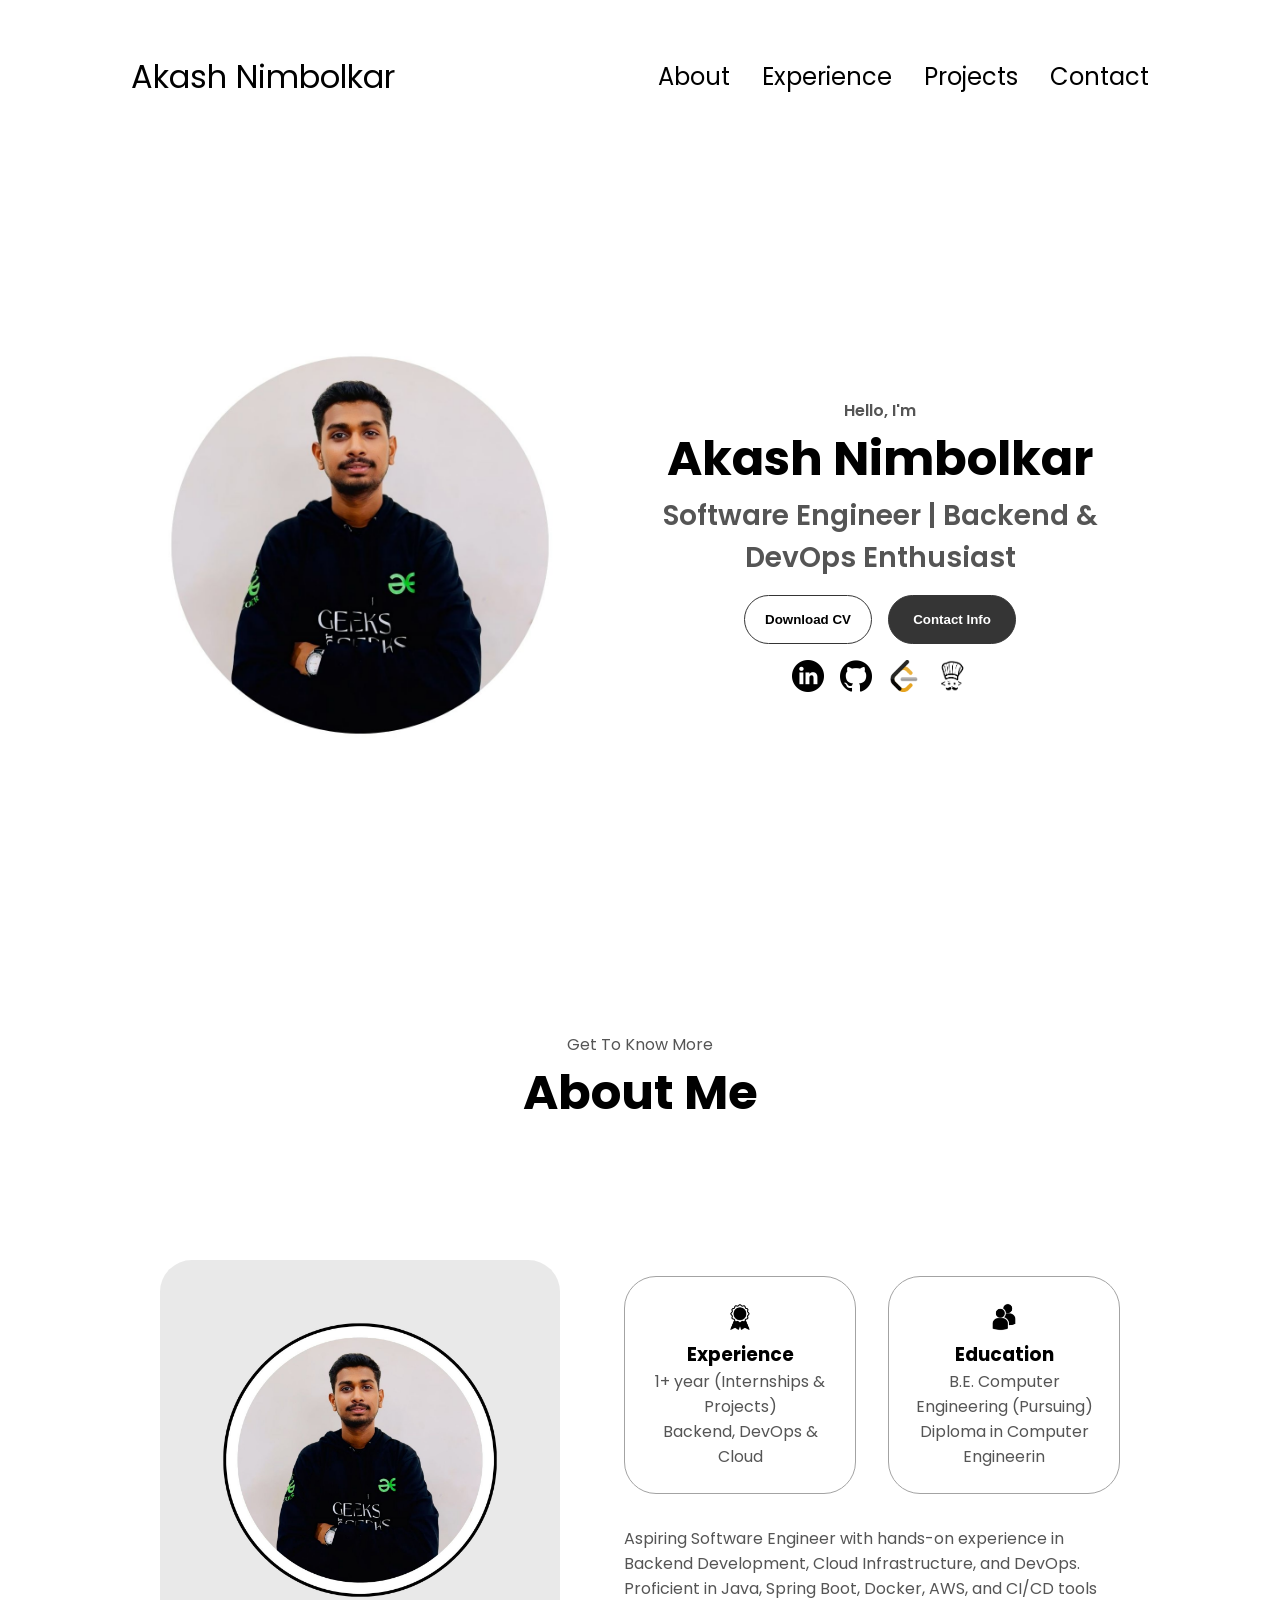
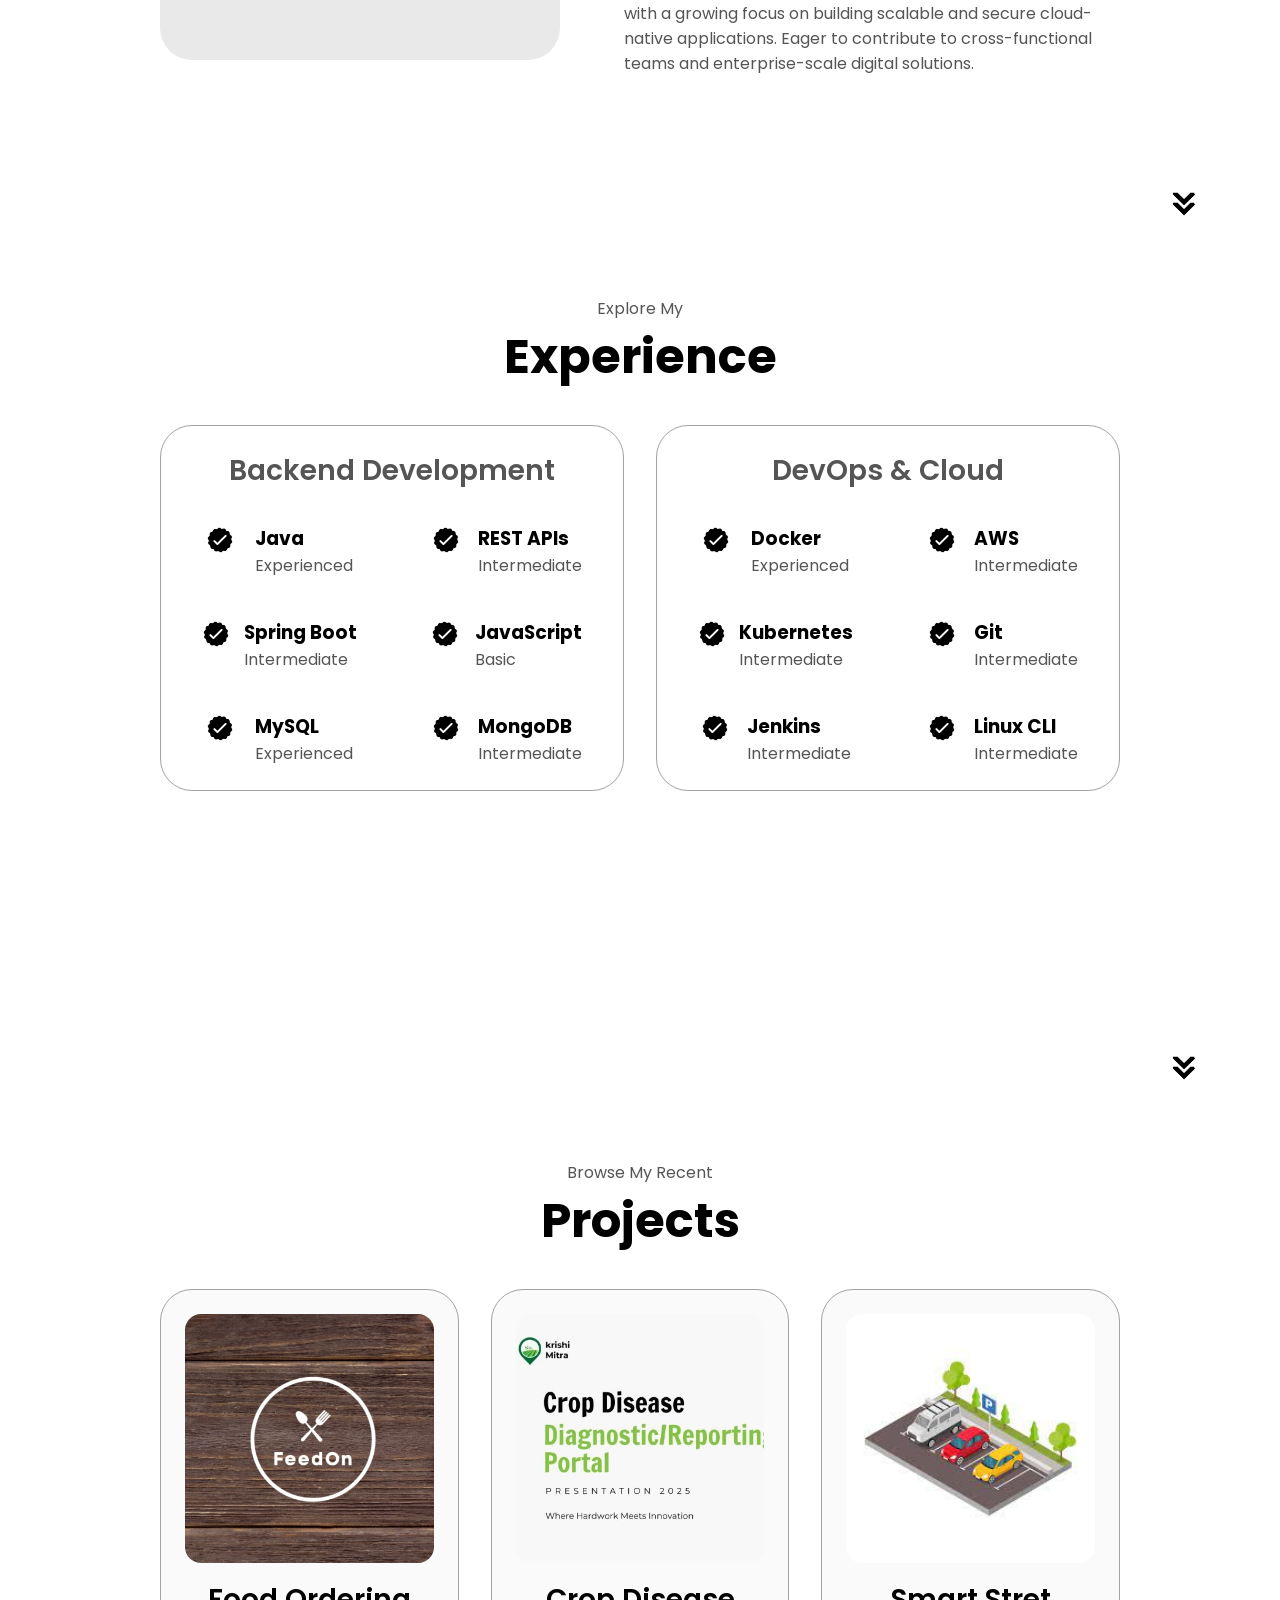
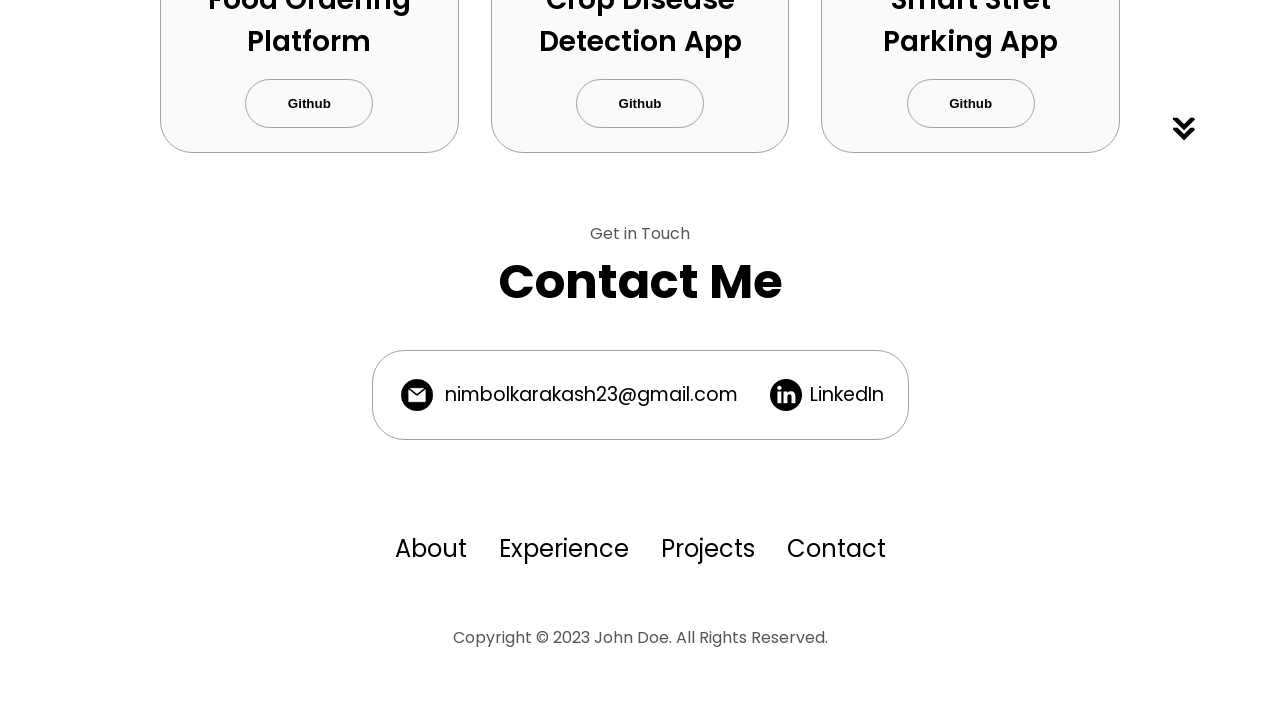
==== index.html @ f487872d "Moved files to root for GitHub Pages" ====
<!DOCTYPE html>
<html lang="en">

<head>
  <meta charset="UTF-8" />
  <meta http-equiv="X-UA-Compatible" content="IE=edge" />
  <meta name="viewport" content="width=device-width, initial-scale=1.0" />
  <title>My Portfolio</title>
  <link rel="stylesheet" href="style.css" />
  <link rel="stylesheet" href="mediaqueries.css" />
</head>

<body>
  <nav id="desktop-nav">
    <div class="logo">Akash Nimbolkar</div>
    <div>
      <ul class="nav-links">
        <li><a href="#about">About</a></li>
        <li><a href="#experience">Experience</a></li>
        <li><a href="#projects">Projects</a></li>
        <li><a href="#contact">Contact</a></li>
      </ul>
    </div>
  </nav>
  <nav id="hamburger-nav">
    <div class="logo">John Doe</div>
    <div class="hamburger-menu">
      <div class="hamburger-icon" onclick="toggleMenu()">
        <span></span>
        <span></span>
        <span></span>
      </div>
      <div class="menu-links">
        <li><a href="#about" onclick="toggleMenu()">About</a></li>
        <li><a href="#experience" onclick="toggleMenu()">Experience</a></li>
        <li><a href="#projects" onclick="toggleMenu()">Projects</a></li>
        <li><a href="#contact" onclick="toggleMenu()">Contact</a></li>
      </div>
    </div>
  </nav>
  <section id="profile">
    <div class="section__pic-container">
      <img src="./assets/cropped_circle_image.png" alt="John Doe profile picture" />
    </div>
    <div class="section__text">
      <p class="section__text__p1">Hello, I'm</p>
      <h1 class="title">Akash Nimbolkar</h1>
      <p class="section__text__p2">Software Engineer | Backend & DevOps Enthusiast</p>
      <div class="btn-container">
        <button class="btn btn-color-2" onclick="window.open('./assets/Akash_Nimbolkar_Resume__Devops.pdf')">
          Download CV
        </button>
        <button class="btn btn-color-1" onclick="location.href='./#contact'">
          Contact Info
        </button>
      </div>
      <div id="socials-container">
        <img src="./assets/linkedin.png" alt="My LinkedIn profile" class="icon"
          onclick="location.href='https://www.linkedin.com/in/akash-nimbolkar-419b2924b/'" />
        <img src="./assets/github.png" alt="My Github profile" class="icon"
          onclick="location.href='https://github.com/akash-nimbolkar/'" />
        <img src="./assets/icons8-leetcode-96.png" alt="My Github profile" class="icon"
          onclick="location.href='https://leetcode.com/u/akash_nimbolkar/'" />
        <img src="./assets/icons8-codechef-150.png" alt="My Github profile" class="icon"
          onclick="location.href='https://www.codechef.com/users/akashh_081'" />
      </div>
    </div>
  </section>
  <section id="about">
    <p class="section__text__p1">Get To Know More</p>
    <h1 class="title">About Me</h1>
    <div class="section-container">
      <div class="section__pic-container">
        <img src="./assets/Orange Blue and White Graphic Designer LinkedIn Profile Picture.jpg" alt="Profile picture"
          class="about-pic" />
      </div>
      <div class="about-details-container">
        <div class="about-containers">
          <div class="details-container">
            <img src="./assets/experience.png" alt="Experience icon" class="icon" />
            <h3>Experience</h3>
            <p>1+ year (Internships & Projects)
              <br />Backend, DevOps & Cloud
            </p>
          </div>
          <div class="details-container">
            <img src="./assets/education.png" alt="Education icon" class="icon" />
            <h3>Education</h3>
            <p>B.E. Computer Engineering (Pursuing)<br />Diploma in Computer Engineerin</p>
          </div>
        </div>
        <div class="text-container">
          <p>
            Aspiring Software Engineer with hands-on experience in Backend Development, Cloud Infrastructure, and
            DevOps. Proficient
            in Java, Spring Boot, Docker, AWS, and CI/CD tools with a growing focus on building scalable and secure
            cloud-native
            applications. Eager to contribute to cross-functional teams and enterprise-scale digital solutions.
          </p>
        </div>
      </div>
    </div>
    <img src="./assets/arrow.png" alt="Arrow icon" class="icon arrow" onclick="location.href='./#experience'" />
  </section>
  <section id="experience">
    <p class="section__text__p1">Explore My</p>
    <h1 class="title">Experience</h1>
    <div class="experience-details-container">
      <div class="about-containers">
        <div class="details-container">
          <h2 class="experience-sub-title">Backend Development</h2>
          <div class="article-container">
            <article>
              <img src="./assets/checkmark.png" alt="Experience icon" class="icon" />
              <div>
                <h3>Java</h3>
                <p>Experienced</p>
              </div>
            </article>
            <article>
              <img src="./assets/checkmark.png" alt="Experience icon" class="icon" />
              <div>
                <h3>REST APIs</h3>
                <p>Intermediate</p>
              </div>
            </article>
            <article>
              <img src="./assets/checkmark.png" alt="Experience icon" class="icon" />
              <div>
                <h3>Spring Boot</h3>
                <p>Intermediate</p>
              </div>
            </article>
            <article>
              <img src="./assets/checkmark.png" alt="Experience icon" class="icon" />
              <div>
                <h3>JavaScript</h3>
                <p>Basic</p>
              </div>
            </article>
            <article>
              <img src="./assets/checkmark.png" alt="Experience icon" class="icon" />
              <div>
                <h3>MySQL</h3>
                <p>Experienced</p>
              </div>
            </article>
            <article>
              <img src="./assets/checkmark.png" alt="Experience icon" class="icon" />
              <div>
                <h3>MongoDB</h3>
                <p>Intermediate</p>
              </div>
            </article>
          </div>
        </div>
        <div class="details-container">
          <h2 class="experience-sub-title">DevOps & Cloud</h2>
          <div class="article-container">
            <article>
              <img src="./assets/checkmark.png" alt="Experience icon" class="icon" />
              <div>
                <h3>Docker</h3>
                <p>Experienced</p>
              </div>
            </article>
            <article>
              <img src="./assets/checkmark.png" alt="Experience icon" class="icon" />
              <div>
                <h3>AWS</h3>
                <p>Intermediate</p>
              </div>
            </article>
            <article>
              <img src="./assets/checkmark.png" alt="Experience icon" class="icon" />
              <div>
                <h3>Kubernetes</h3>
                <p>Intermediate</p>
              </div>
            </article>
            <article>
              <img src="./assets/checkmark.png" alt="Experience icon" class="icon" />
              <div>
                <h3>Git</h3>
                <p>Intermediate</p>
              </div>
            </article>
            <article>
              <img src="./assets/checkmark.png" alt="Experience icon" class="icon" />
              <div>
                <h3>Jenkins</h3>
                <p>Intermediate</p>
              </div>
            </article>
            
            
            <article>
              <img src="./assets/checkmark.png" alt="Experience icon" class="icon" />
              <div>
                <h3>Linux CLI</h3>
                <p>Intermediate</p>
              </div>
            </article>
          </div>
        </div>
      </div>
    </div>
    <img src="./assets/arrow.png" alt="Arrow icon" class="icon arrow" onclick="location.href='./#projects'" />
  </section>
  <section id="projects">
    <p class="section__text__p1">Browse My Recent</p>
    <h1 class="title">Projects</h1>
    <div class="experience-details-container">
      <div class="about-containers">
        <div class="details-container color-container">
          <div class="article-container">
            <img src="./assets/Banner.png" alt="Project 1" class="project-img" />
          </div>
          <h2 class="experience-sub-title project-title">Food Ordering Platform</h2>
          <div class="btn-container">
            <button class="btn btn-color-2 project-btn" onclick="location.href='https://github.com/akash-nimbolkar/'">
              Github
            </button>
            <!-- <button class="btn btn-color-2 project-btn" onclick="location.href='https://github.com/akash-nimbolkar/'">
              Live Demo
            </button> -->
          </div>
        </div>
        <div class="details-container color-container">
          <div class="article-container">
            <img src="./assets/WhatsApp Image 2025-06-22 at 00.24.00_da0a9635.jpg" alt="Project 2" class="project-img" />
          </div>
          <h2 class="experience-sub-title project-title">Crop Disease Detection App</h2>
          <div class="btn-container">
            <button class="btn btn-color-2 project-btn" onclick="location.href='https://github.com/akash-nimbolkar/'">
              Github
            </button>
            <!-- <button class="btn btn-color-2 project-btn" onclick="location.href='https://github.com/akash-nimbolkar/'">
              Live Demo
            </button> -->
          </div>
        </div>
        <div class="details-container color-container">
          <div class="article-container">
            <img src="./assets/images.jpeg" alt="Project 3" class="project-img" />
          </div>
          <h2 class="experience-sub-title project-title">Smart Stret Parking App</h2>
          <div class="btn-container">
            <button class="btn btn-color-2 project-btn" onclick="location.href='https://github.com/akash-nimbolkar/'">
              Github
            </button>
            <!-- <button class="btn btn-color-2 project-btn" onclick="location.href='https://github.com/akash-nimbolkar/'">
              Live Demo
            </button> -->
          </div>
        </div>
      </div>
    </div>
    <img src="./assets/arrow.png" alt="Arrow icon" class="icon arrow" onclick="location.href='./#contact'" />
  </section>
  <section id="contact">
    <p class="section__text__p1">Get in Touch</p>
    <h1 class="title">Contact Me</h1>
    <div class="contact-info-upper-container">
      <div class="contact-info-container">
        <img src="./assets/email.png" alt="Email icon" class="icon contact-icon email-icon" />
        <p><a href="mailto:nimbolkarakash23@gmail.com">nimbolkarakash23@gmail.com</a></p>
      </div>
      <div class="contact-info-container">
        <img src="./assets/linkedin.png" alt="LinkedIn icon" class="icon contact-icon" />
        <p><a href="https://www.linkedin.com/in/akash-nimbolkar-419b2924b/">LinkedIn</a></p>
      </div>
    </div>
  </section>
  <footer>
    <nav>
      <div class="nav-links-container">
        <ul class="nav-links">
          <li><a href="#about">About</a></li>
          <li><a href="#experience">Experience</a></li>
          <li><a href="#projects">Projects</a></li>
          <li><a href="#contact">Contact</a></li>
        </ul>
      </div>
    </nav>
    <p>Copyright &#169; 2023 John Doe. All Rights Reserved.</p>
  </footer>
  <script src="script.js"></script>
</body>

</html>
---- style.css ----
/* GENERAL */

@import url("https://fonts.googleapis.com/css2?family=Poppins:wght@300;400;500;600&display=swap");

* {
  margin: 0;
  padding: 0;
}

body {
  font-family: "Poppins", sans-serif;
}

html {
  scroll-behavior: smooth;
}

p {
  color: rgb(85, 85, 85);
}

/* TRANSITION */

a,
.btn {
  transition: all 300ms ease;
}

/* DESKTOP NAV */

nav,
.nav-links {
  display: flex;
}

nav {
  justify-content: space-around;
  align-items: center;
  height: 17vh;
}

.nav-links {
  gap: 2rem;
  list-style: none;
  font-size: 1.5rem;
}

a {
  color: black;
  text-decoration: none;
  text-decoration-color: white;
}

a:hover {
  color: grey;
  text-decoration: underline;
  text-underline-offset: 1rem;
  text-decoration-color: rgb(181, 181, 181);
}

.logo {
  font-size: 2rem;
}

.logo:hover {
  cursor: default;
}

/* HAMBURGER MENU */

#hamburger-nav {
  display: none;
}

.hamburger-menu {
  position: relative;
  display: inline-block;
}

.hamburger-icon {
  display: flex;
  flex-direction: column;
  justify-content: space-between;
  height: 24px;
  width: 30px;
  cursor: pointer;
}

.hamburger-icon span {
  width: 100%;
  height: 2px;
  background-color: black;
  transition: all 0.3 ease-in-out;
}

.menu-links {
  position: absolute;
  top: 100%;
  right: 0;
  background-color: white;
  width: fit-content;
  max-height: 0;
  overflow: hidden;
  transition: all 0.3 ease-in-out;
}

.menu-links a {
  display: block;
  padding: 10px;
  text-align: center;
  font-size: 1.5rem;
  color: black;
  text-decoration: none;
  transition: all 0.3 ease-in-out;
}

.menu-links li {
  list-style: none;
}

.menu-links.open {
  max-height: 300px;
}

.hamburger-icon.open span:first-child {
  transform: rotate(45deg) translate(10px, 5px);
}

.hamburger-icon.open span:nth-child(2) {
  opacity: 0;
}

.hamburger-icon.open span:last-child {
  transform: rotate(-45deg) translate(10px, -5px);
}

.hamburger-icon span:first-child {
  transform: none;
}

.hamburger-icon span:first-child {
  opacity: 1;
}

.hamburger-icon span:first-child {
  transform: none;
}

/* SECTIONS */

section {
  padding-top: 4vh;
  height: 96vh;
  margin: 0 10rem;
  box-sizing: border-box;
  min-height: fit-content;
}

.section-container {
  display: flex;
}

/* PROFILE SECTION */

#profile {
  display: flex;
  justify-content: center;
  gap: 5rem;
  height: 80vh;
}

.section__pic-container {
  display: flex;
  height: 400px;
  width: 400px;
  margin: auto 0;
}

.section__text {
  align-self: center;
  text-align: center;
}

.section__text p {
  font-weight: 600;
}

.section__text__p1 {
  text-align: center;
}

.section__text__p2 {
  font-size: 1.75rem;
  margin-bottom: 1rem;
}

.title {
  font-size: 3rem;
  text-align: center;
}

#socials-container {
  display: flex;
  justify-content: center;
  margin-top: 1rem;
  gap: 1rem;
}

/* ICONS */

.icon {
  cursor: pointer;
  height: 2rem;
}

/* BUTTONS */

.btn-container {
  display: flex;
  justify-content: center;
  gap: 1rem;
}

.btn {
  font-weight: 600;
  transition: all 300ms ease;
  padding: 1rem;
  width: 8rem;
  border-radius: 2rem;
}

.btn-color-1,
.btn-color-2 {
  border: rgb(53, 53, 53) 0.1rem solid;
}

.btn-color-1:hover,
.btn-color-2:hover {
  cursor: pointer;
}

.btn-color-1,
.btn-color-2:hover {
  background: rgb(53, 53, 53);
  color: white;
}

.btn-color-1:hover {
  background: rgb(0, 0, 0);
}

.btn-color-2 {
  background: none;
}

.btn-color-2:hover {
  border: rgb(255, 255, 255) 0.1rem solid;
}

.btn-container {
  gap: 1rem;
}

/* ABOUT SECTION */

#about {
  position: relative;
}

.about-containers {
  gap: 2rem;
  margin-bottom: 2rem;
  margin-top: 2rem;
}

.about-details-container {
  justify-content: center;
  flex-direction: column;
}

.about-containers,
.about-details-container {
  display: flex;
}

.about-pic {
  border-radius: 2rem;
}

.arrow {
  position: absolute;
  right: -5rem;
  bottom: 2.5rem;
}

.details-container {
  padding: 1.5rem;
  flex: 1;
  background: white;
  border-radius: 2rem;
  border: rgb(53, 53, 53) 0.1rem solid;
  border-color: rgb(163, 163, 163);
  text-align: center;
}

.section-container {
  gap: 4rem;
  height: 80%;
}

.section__pic-container {
  height: 400px;
  width: 400px;
  margin: auto 0;
}

/* EXPERIENCE SECTION */

#experience {
  position: relative;
}

.experience-sub-title {
  color: rgb(85, 85, 85);
  font-weight: 600;
  font-size: 1.75rem;
  margin-bottom: 2rem;
}

.experience-details-container {
  display: flex;
  justify-content: center;
  flex-direction: column;
}

.article-container {
  display: flex;
  text-align: initial;
  flex-wrap: wrap;
  flex-direction: row;
  gap: 2.5rem;
  justify-content: space-around;
}

article {
  display: flex;
  width: 10rem;
  justify-content: space-around;
  gap: 0.5rem;
}

article .icon {
  cursor: default;
}

/* PROJECTS SECTION */

#projects {
  position: relative;
}

.color-container {
  border-color: rgb(163, 163, 163);
  background: rgb(250, 250, 250);
}

.project-img {
  border-radius: 1rem;
  width: 100%;
  height: auto;
  object-fit: cover;
}


.project-title {
  margin: 1rem;
  color: black;
}

.project-btn {
  color: black;
  border-color: rgb(163, 163, 163);
}

/* CONTACT */

#contact {
  display: flex;
  justify-content: center;
  flex-direction: column;
  height: 70vh;
}

.contact-info-upper-container {
  display: flex;
  justify-content: center;
  border-radius: 2rem;
  border: rgb(53, 53, 53) 0.1rem solid;
  border-color: rgb(163, 163, 163);
  background: (250, 250, 250);
  margin: 2rem auto;
  padding: 0.5rem;
}

.contact-info-container {
  display: flex;
  align-items: center;
  justify-content: center;
  gap: 0.5rem;
  margin: 1rem;
}

.contact-info-container p {
  font-size: larger;
}

.contact-icon {
  cursor: default;
}

.email-icon {
  height: 2.5rem;
}

/* FOOTER SECTION */

footer {
  height: 26vh;
  margin: 0 1rem;
}

footer p {
  text-align: center;
}
---- mediaqueries.css ----
@media screen and (max-width: 1400px) {
  #profile {
    height: 83vh;
    margin-bottom: 6rem;
  }
  .about-containers {
    flex-wrap: wrap;
  }
  #contact,
  #projects {
    height: fit-content;
  }
}

@media screen and (max-width: 1200px) {
  #desktop-nav {
    display: none;
  }
  #hamburger-nav {
    display: flex;
  }
  #experience,
  .experience-details-container {
    margin-top: 2rem;
  }
  #profile,
  .section-container {
    display: block;
  }
  .arrow {
    display: none;
  }
  section,
  .section-container {
    height: fit-content;
  }
  section {
    margin: 0 5%;
  }
  .section__pic-container {
    width: 275px;
    height: 275px;
    margin: 0 auto 2rem;
  }
  .about-containers {
    margin-top: 0;
  }
}

@media screen and (max-width: 600px) {
  #contact,
  footer {
    height: 40vh;
  }
  #profile {
    height: 83vh;
    margin-bottom: 0;
  }
  article {
    font-size: 1rem;
  }
  footer nav {
    height: fit-content;
    margin-bottom: 2rem;
  }
  .about-containers,
  .contact-info-upper-container,
  .btn-container {
    flex-wrap: wrap;
  }
  .contact-info-container {
    margin: 0;
  }
  .contact-info-container p,
  .nav-links li a {
    font-size: 1rem;
  }
  .experience-sub-title {
    font-size: 1.25rem;
  }
  .logo {
    font-size: 1.5rem;
  }
  .nav-links {
    flex-direction: column;
    gap: 0.5rem;
    text-align: center;
  }
  .section__pic-container {
    width: auto;
    height: 46vw;
    justify-content: center;
  }
  .section__text__p2 {
    font-size: 1.25rem;
  }
  .title {
    font-size: 2rem;
  }
  .text-container {
    text-align: justify;
  }
}
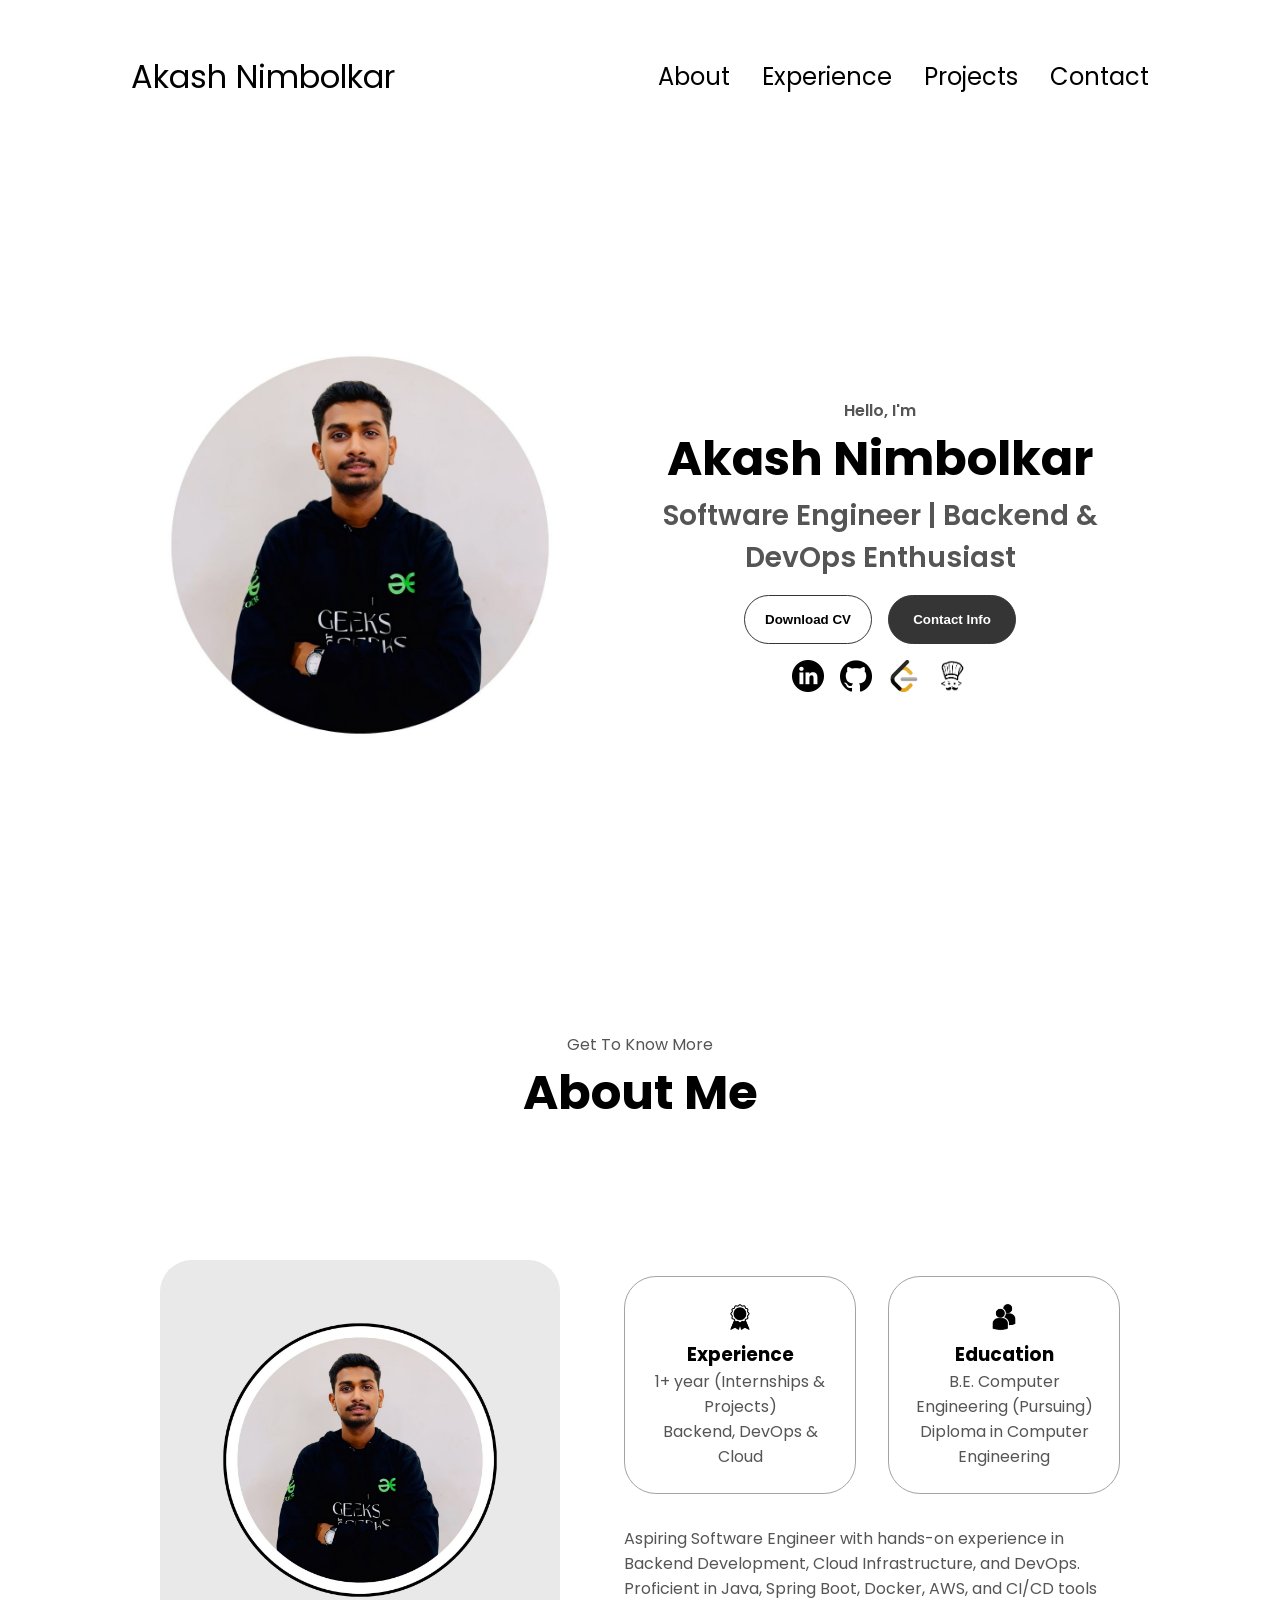
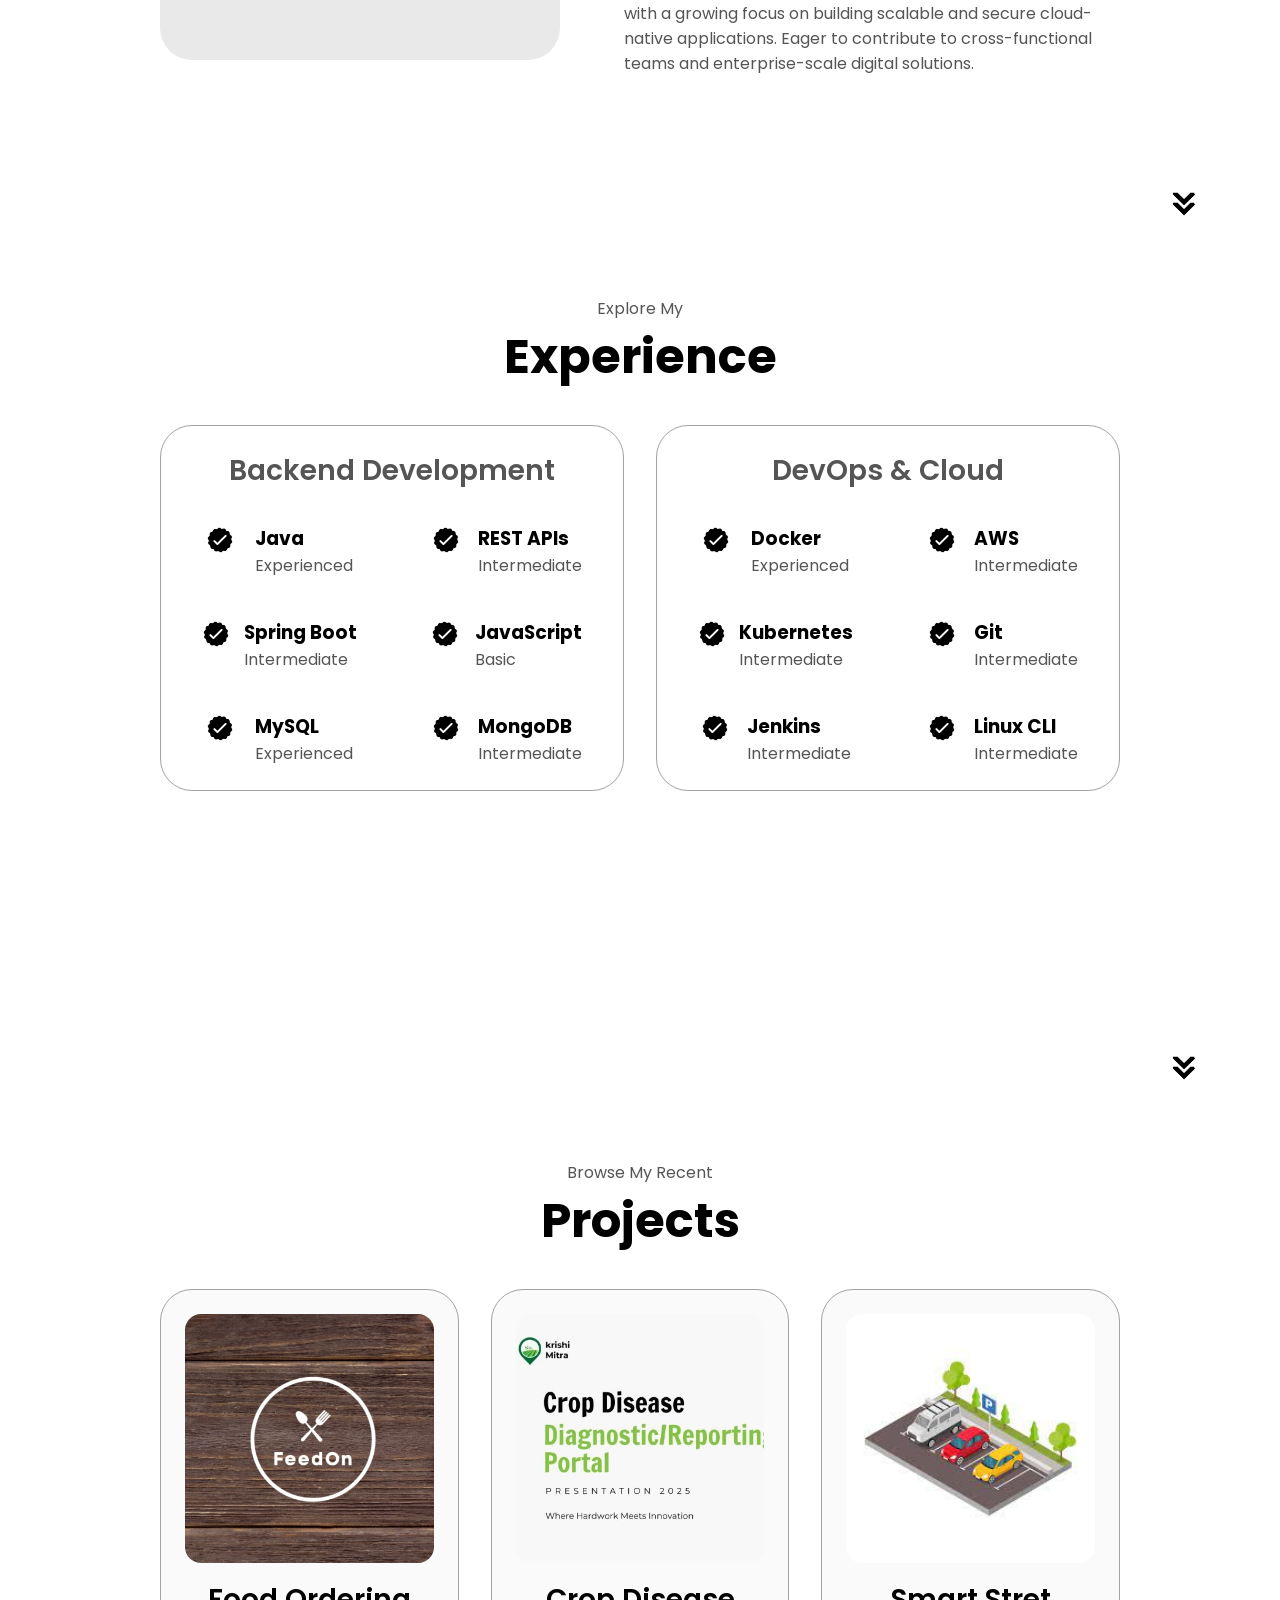
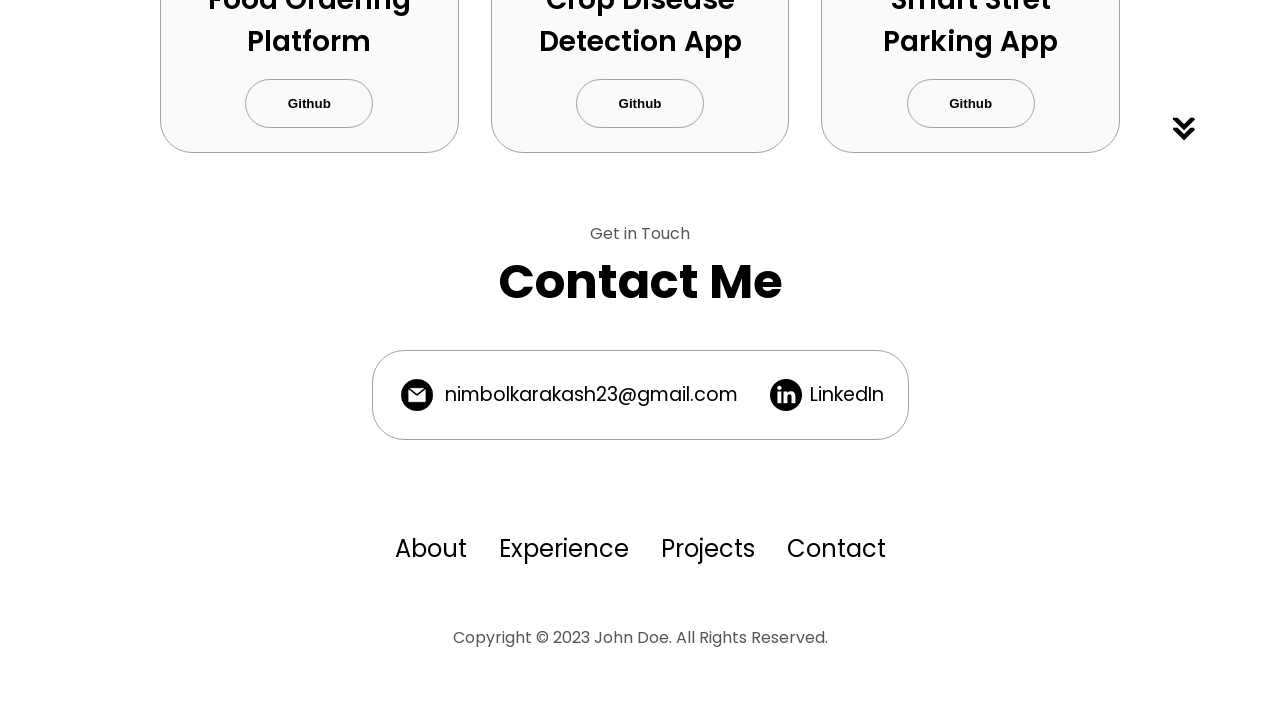
==== commit c9b78cce: "Updated homepages text" ====
--- a/index.html
+++ b/index.html
@@ -86,7 +86,7 @@
           <div class="details-container">
             <img src="./assets/education.png" alt="Education icon" class="icon" />
             <h3>Education</h3>
-            <p>B.E. Computer Engineering (Pursuing)<br />Diploma in Computer Engineerin</p>
+            <p>B.E. Computer Engineering (Pursuing)<br />Diploma in Computer Engineering</p>
           </div>
         </div>
         <div class="text-container">
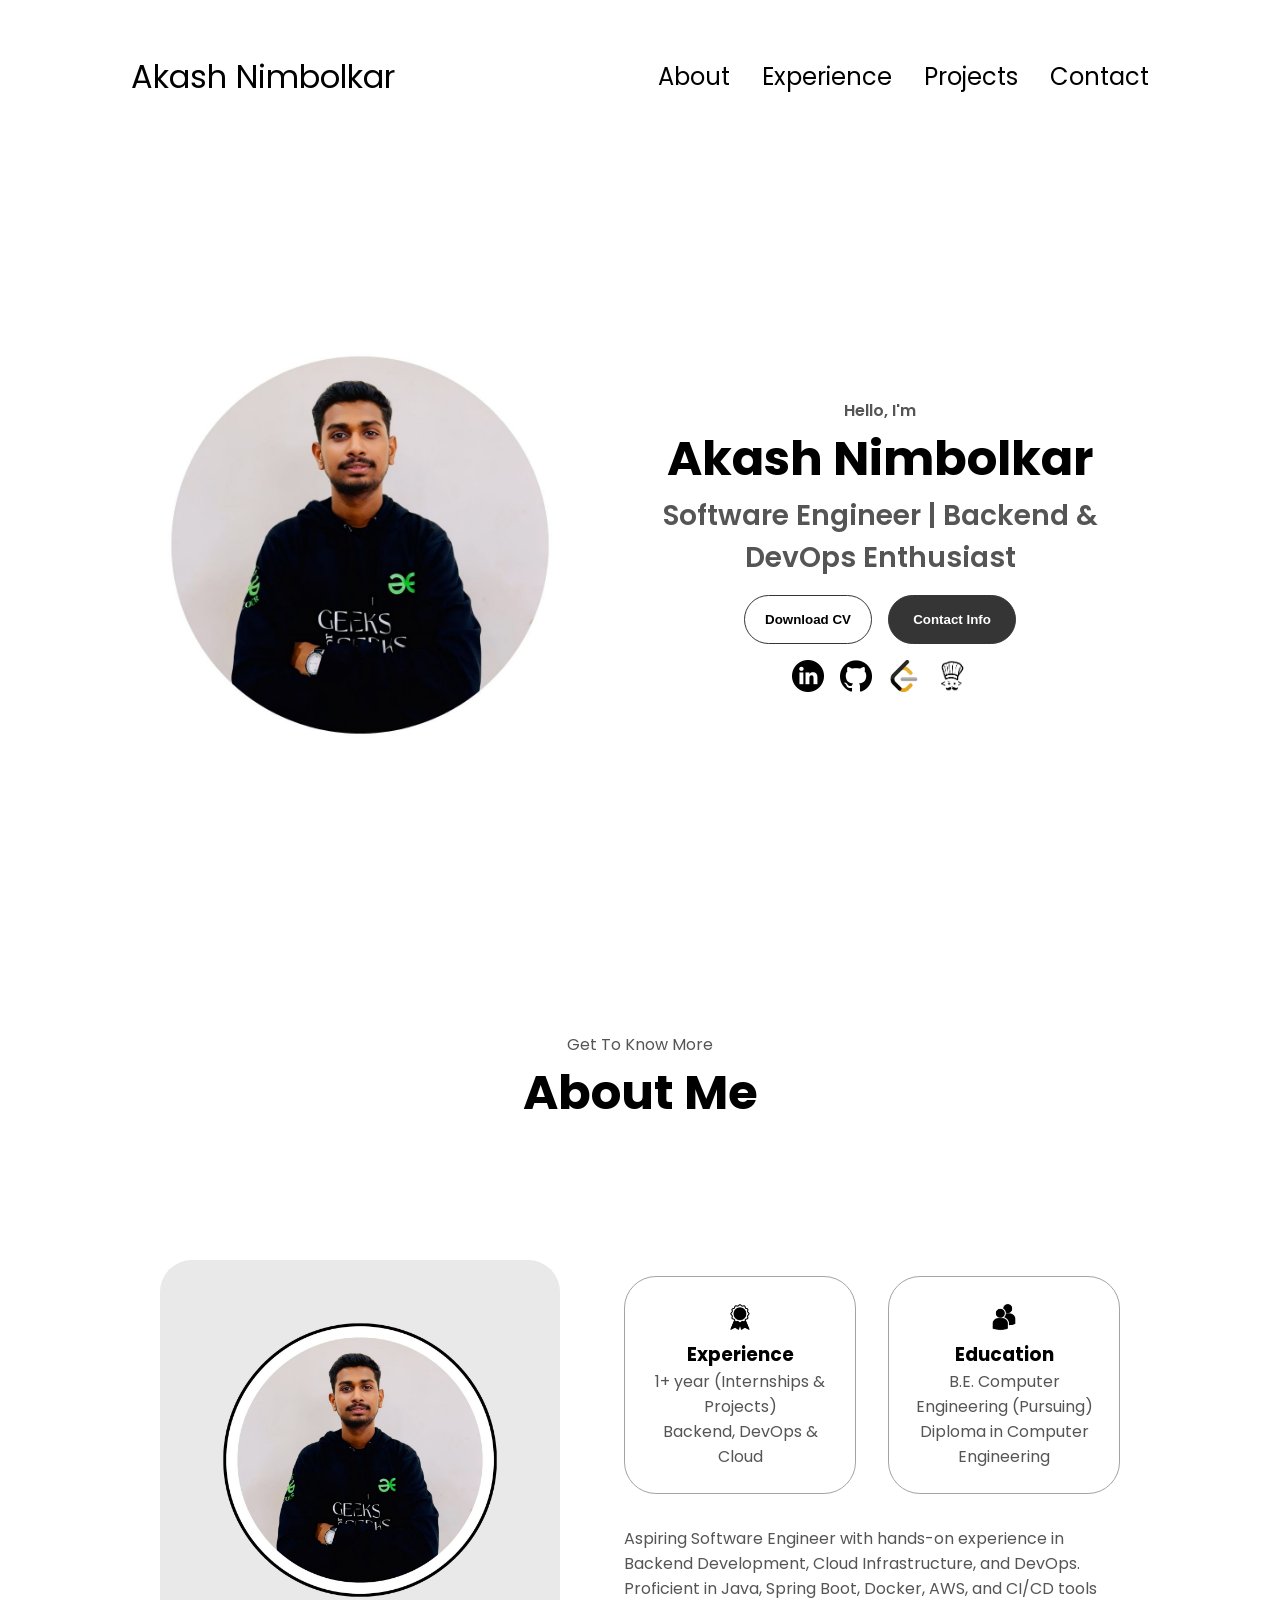
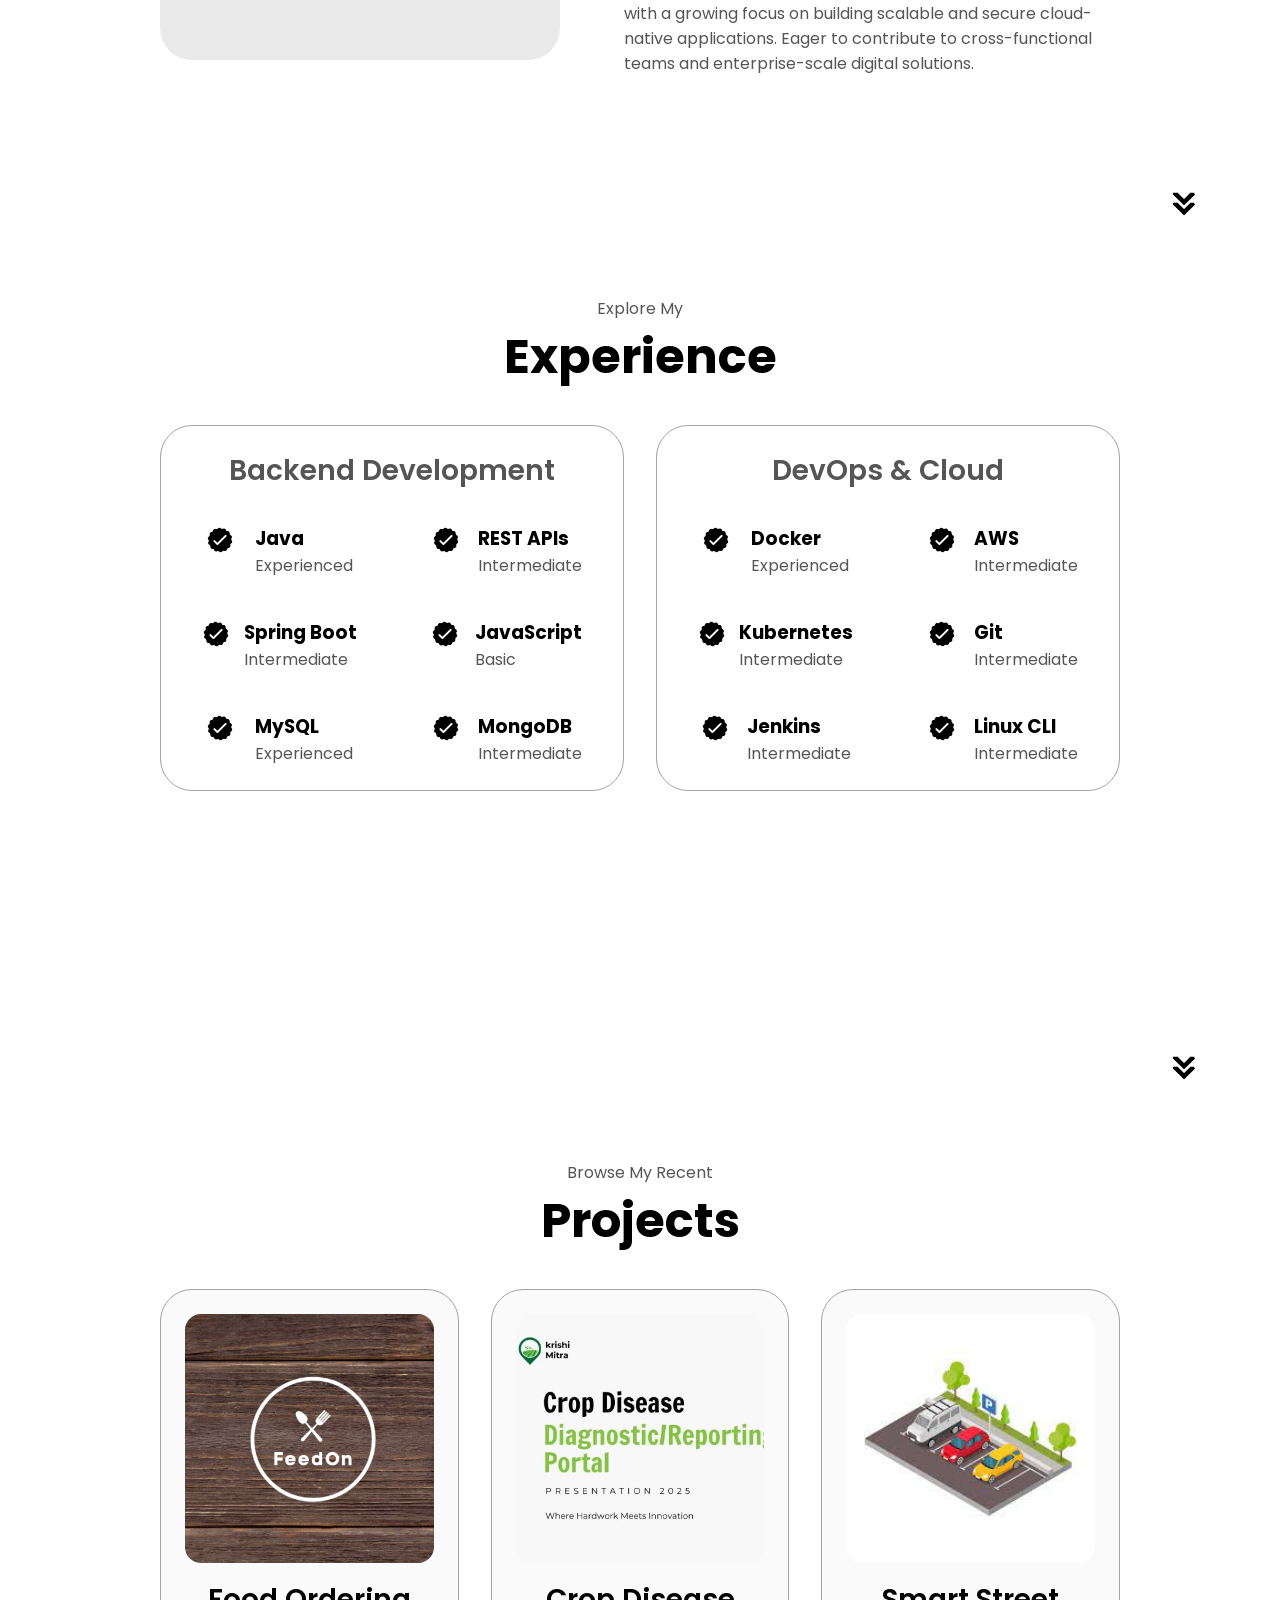
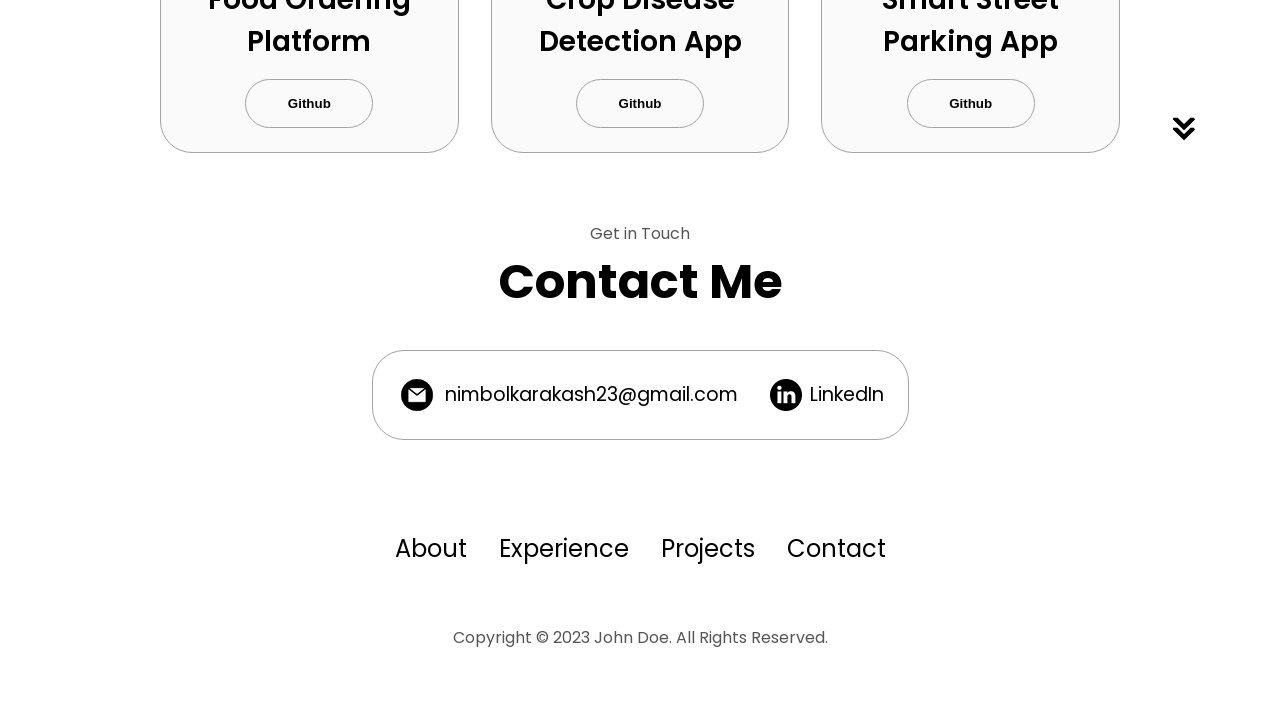
==== commit 0368b264: "Updated homepages text" ====
--- a/index.html
+++ b/index.html
@@ -23,7 +23,7 @@
     </div>
   </nav>
   <nav id="hamburger-nav">
-    <div class="logo">John Doe</div>
+    <div class="logo">Akash Nimbolkar</div>
     <div class="hamburger-menu">
       <div class="hamburger-icon" onclick="toggleMenu()">
         <span></span>
@@ -40,7 +40,7 @@
   </nav>
   <section id="profile">
     <div class="section__pic-container">
-      <img src="./assets/cropped_circle_image.png" alt="John Doe profile picture" />
+      <img src="./assets/cropped_circle_image.png" alt=" profile picture" />
     </div>
     <div class="section__text">
       <p class="section__text__p1">Hello, I'm</p>
@@ -244,7 +244,7 @@
           <div class="article-container">
             <img src="./assets/images.jpeg" alt="Project 3" class="project-img" />
           </div>
-          <h2 class="experience-sub-title project-title">Smart Stret Parking App</h2>
+          <h2 class="experience-sub-title project-title">Smart Street Parking App</h2>
           <div class="btn-container">
             <button class="btn btn-color-2 project-btn" onclick="location.href='https://github.com/akash-nimbolkar/'">
               Github
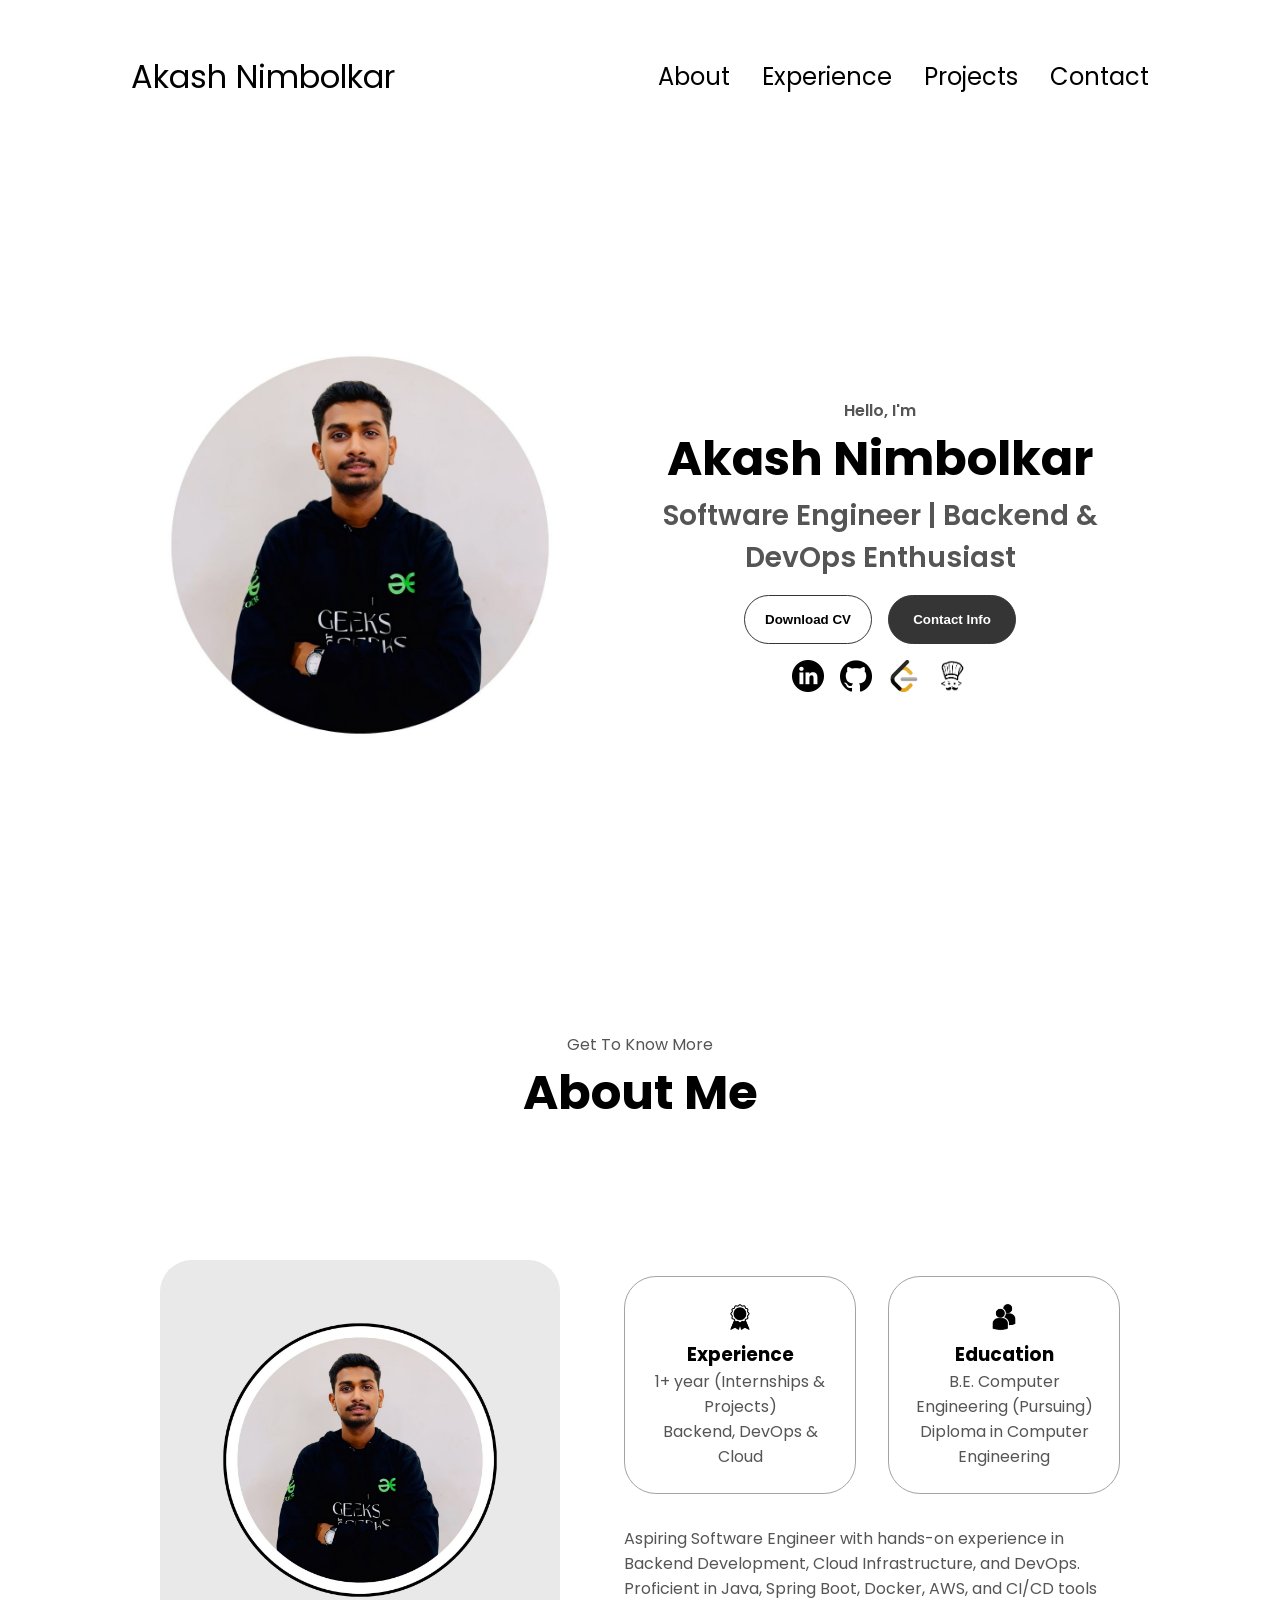
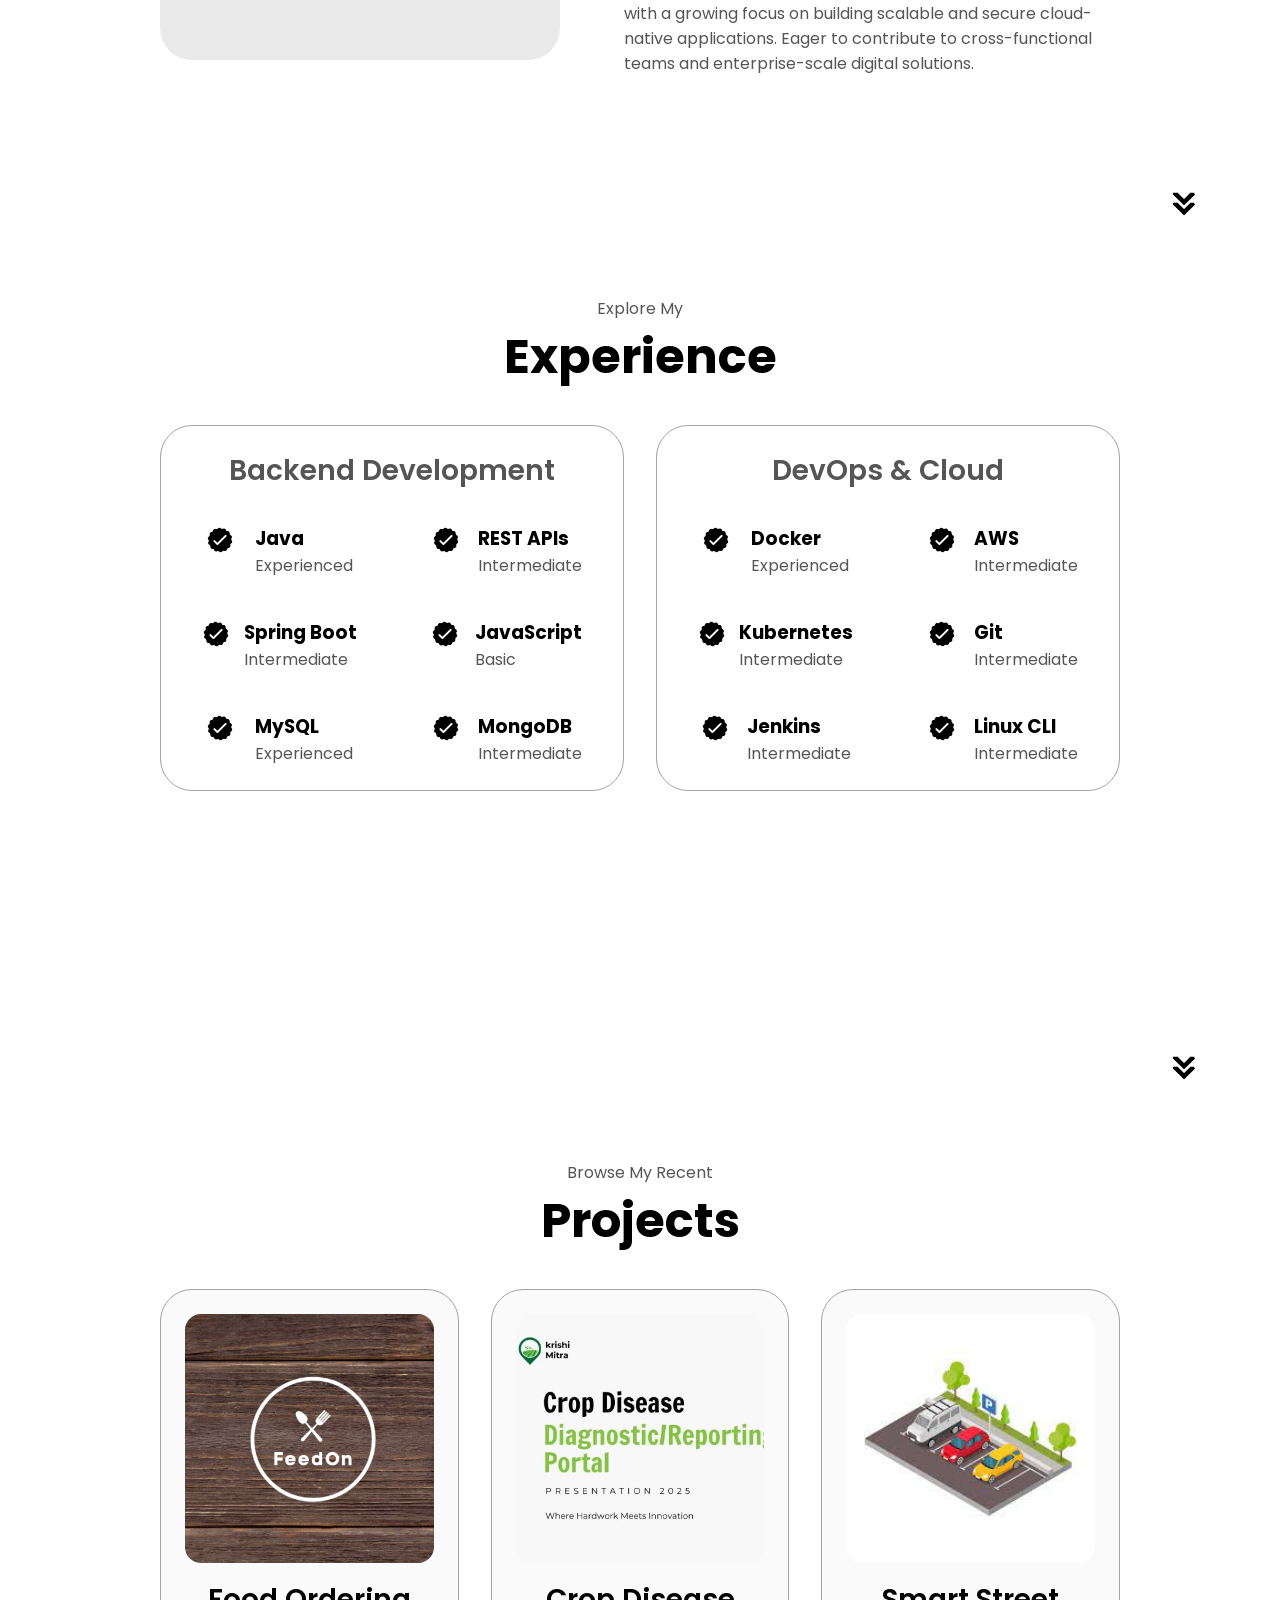
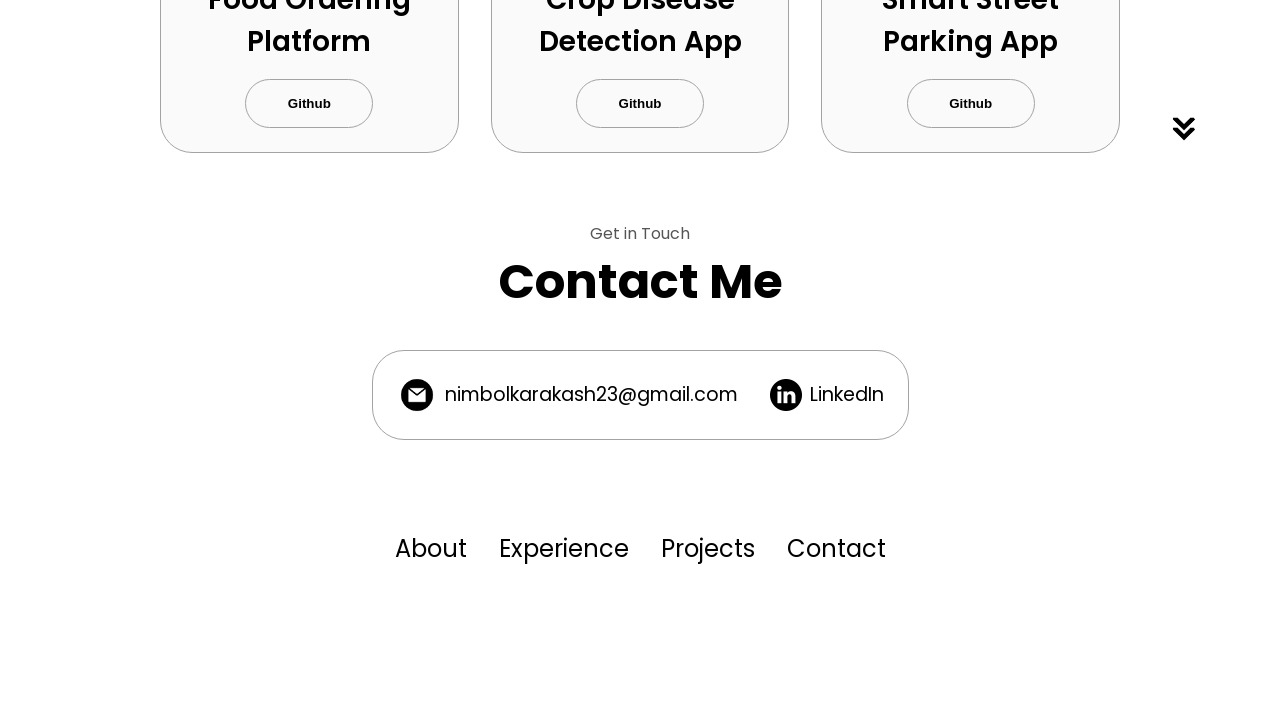
==== commit c66c3a7b: "Updated homepages text" ====
--- a/index.html
+++ b/index.html
@@ -283,7 +283,7 @@
         </ul>
       </div>
     </nav>
-    <p>Copyright &#169; 2023 John Doe. All Rights Reserved.</p>
+    <!-- <p>Copyright &#169; 2023 John Doe. All Rights Reserved.</p> -->
   </footer>
   <script src="script.js"></script>
 </body>
